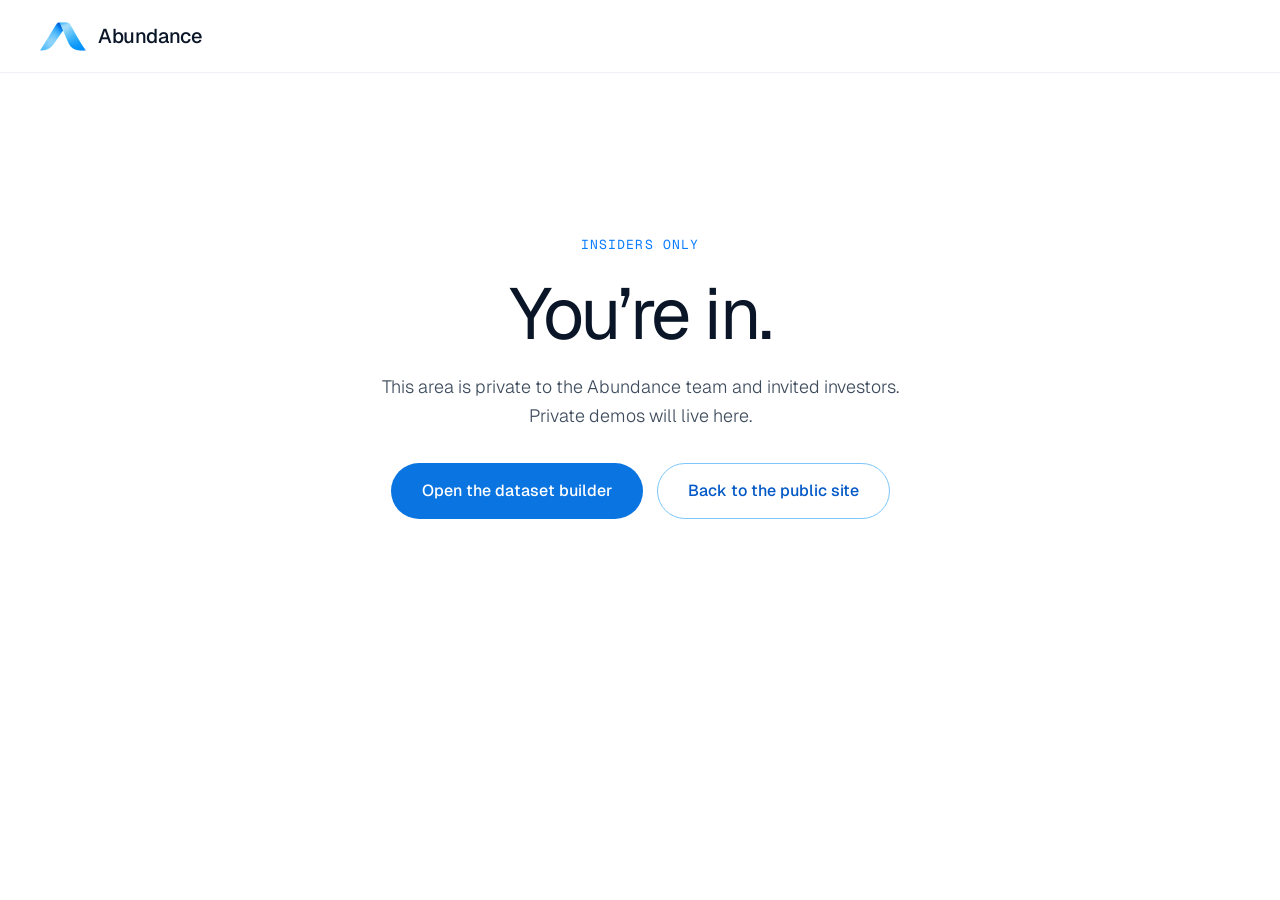
==== insiders/index.html @ 0d598599 "Add placeholder /insiders/ page (to be protected by Cloudflare Access) Co-Authored-By: Claude Opus 5" ====
<!doctype html>
<html lang="en">
<head>
<meta charset="utf-8">
<meta name="viewport" content="width=device-width, initial-scale=1">
<title>Insiders - Abundance</title>
<meta name="robots" content="noindex, nofollow">
<meta name="theme-color" content="#ffffff">
<link rel="icon" href="/favicon.ico" sizes="any">
<link rel="icon" type="image/png" sizes="48x48" href="/assets/favicon-48.png">
<link rel="apple-touch-icon" href="/assets/apple-touch-icon.png">
<link rel="preconnect" href="https://fonts.googleapis.com">
<link rel="preconnect" href="https://fonts.gstatic.com" crossorigin>
<link href="https://fonts.googleapis.com/css2?family=Geist:wght@300;400;500;600&amp;family=Geist+Mono:wght@400;500&amp;display=swap" rel="stylesheet">
<link rel="stylesheet" href="/css/styles.css">
</head>
<body>
<header class="site-header">
  <div class="header-inner">
    <a class="brand" href="/">
      <img src="/assets/logo-92.png" srcset="/assets/logo-92.png 2x, /assets/logo-138.png 3x" alt="" width="46" height="32">
      <span>Abundance</span>
    </a>
  </div>
</header>
<main id="main">
  <section class="soon section">
    <div class="eyebrow">Insiders only</div>
    <h1>You&rsquo;re in.</h1>
    <p>This area is private to the Abundance team and invited investors. Private demos will live here.</p>
    <div class="soon-actions">
      <a class="btn btn-primary btn-lg" href="/demo.html">Open the dataset builder</a>
      <a class="btn btn-outline btn-lg" href="/">Back to the public site</a>
    </div>
  </section>
</main>
</body>
</html>
---- css/styles.css ----
/* ==========================================================================
   Abundance — shared styles
   ========================================================================== */

:root {
  --ink: #0A1628;
  --ink-2: #3D4B5C;
  --muted: #5B6878;
  --faint: #8A96A6;
  --line: #EEF2F7;
  --line-2: #E6EDF5;
  --line-3: #CFDAE6;
  --tint: #F7FAFD;
  --tint-2: #F1F5FA;
  --blue: #0A74E0;
  --blue-hover: #0862C0;
  --blue-text: #0058C7;
  --blue-deep: #0047A3;
  --blue-soft: #EAF5FF;
  --blue-light: #7CC6FA;
  --error: #B42318;
  --gutter: clamp(20px, 7vw, 140px);
  --font: 'Geist', ui-sans-serif, system-ui, -apple-system, 'Segoe UI', sans-serif;
  --mono: 'Geist Mono', ui-monospace, SFMono-Regular, Menlo, monospace;
  --serif: 'Instrument Serif', Georgia, serif;
}

*, *::before, *::after { box-sizing: border-box; }
html { -webkit-text-size-adjust: 100%; scroll-behavior: smooth; }
body {
  margin: 0;
  background: #ffffff;
  font-family: var(--font);
  color: var(--ink);
  -webkit-font-smoothing: antialiased;
  line-height: 1.5;
}
img { max-width: 100%; display: block; }
a { color: var(--blue-text); text-decoration: none; }
a:hover { color: #003E8F; }
button { font: inherit; }
h1, h2, h3, p { margin: 0; }
[hidden] { display: none !important; }
.sr-only { position: absolute; width: 1px; height: 1px; padding: 0; margin: -1px; overflow: hidden; clip: rect(0 0 0 0); white-space: nowrap; border: 0; }
:focus-visible { outline: 2px solid var(--blue); outline-offset: 3px; }

.eyebrow { font-family: var(--mono); font-size: 13px; letter-spacing: 0.08em; text-transform: uppercase; color: #0A7CFF; }
.accent { color: #0A7CFF; }
.nowrap { white-space: nowrap; }
/* Hero "AI" dial: rolls A -> S on hover */
.ai-dial{display:inline-flex;vertical-align:top;cursor:default}
.ai-dial .dial{display:block;height:1.02em;width:.7em;overflow:hidden;transition:width .45s cubic-bezier(.2,.8,.2,1)}
.ai-dial .strip{display:flex;flex-direction:column;transition:transform .45s cubic-bezier(.3,1.4,.5,1)}
.ai-dial .strip span{display:block;height:1.02em;line-height:1.02;text-align:center}
.ai-dial .rest{display:block;line-height:1.02}
/* Mouse: roll while hovered. Touch: a tap adds .flip briefly (see site.js) */
@media (hover:hover){.ai-dial:hover .strip{transform:translateY(-1.02em)}.ai-dial:hover .dial{width:.62em}}
.ai-dial.flip .strip{transform:translateY(-1.02em)}
.ai-dial.flip .dial{width:.62em}
@media (prefers-reduced-motion:reduce){.ai-dial .strip,.ai-dial .dial{transition:none}}

/* ---------- Buttons ---------- */
.btn {
  display: inline-flex; align-items: center; justify-content: center; gap: 10px;
  min-height: 44px; padding: 12px 20px; border-radius: 999px;
  font-size: 15px; font-weight: 500; line-height: 1.2; cursor: pointer;
  border: 1px solid transparent; transition: background-color .15s ease, border-color .15s ease, color .15s ease;
  white-space: nowrap;
}
.btn-lg { min-height: 56px; padding: 16px 30px; font-size: 16px; }
.btn-primary { background: var(--blue); color: #ffffff; }
.btn-primary:hover { background: var(--blue-hover); color: #ffffff; }
.btn-outline { background: #ffffff; color: var(--blue-text); border-color: var(--blue-light); }
.btn-outline:hover { background: var(--blue-soft); color: var(--blue-text); }
.btn-ghost { background: #ffffff; color: var(--ink); border-color: var(--line-3); }
.btn-ghost:hover { background: var(--tint-2); color: var(--ink); }
.btn-block { width: 100%; }
.link-btn { background: none; border: none; padding: 0; font-weight: 500; color: var(--blue-text); cursor: pointer; }
.link-btn:hover { color: #003E8F; }

/* ---------- Header ---------- */
.site-header { position: sticky; top: 0; z-index: 50; background: rgba(255, 255, 255, 0.96); backdrop-filter: saturate(1.4) blur(10px); border-bottom: 1px solid var(--line); }
.header-inner { position: relative; display: flex; align-items: center; justify-content: space-between; gap: 24px; padding: 20px var(--gutter); }
.brand { display: flex; align-items: center; gap: 12px; color: var(--ink); }
.brand:hover { color: var(--ink); }
.brand img { width: 46px; height: auto; }
.brand span { font-size: 20px; font-weight: 500; letter-spacing: -0.02em; }

.main-nav { display: flex; align-items: center; gap: 12px; font-size: 15px; margin-left: clamp(16px, 2.8vw, 40px); margin-right: auto; }
.navlink {
  display: inline-flex; align-items: center; gap: 6px; min-height: 40px; padding: 8px 14px; border-radius: 999px;
  color: var(--ink-2); background: none; border: none; cursor: pointer; transition: background-color .15s ease, color .15s ease;
}
.navlink:hover, .navlink[aria-expanded="true"] { background: var(--tint-2); color: var(--ink); }

.header-actions { display: flex; align-items: center; gap: 12px; font-size: 15px; }
.icon-btn { width: 44px; height: 44px; padding: 0; justify-content: center; }

.search { display: none; align-items: center; gap: 10px; width: 300px; height: 44px; padding: 0 6px 0 16px; border: 1px solid var(--blue); border-radius: 999px; background: #ffffff; box-shadow: 0 0 0 3px var(--blue-soft); color: var(--ink-2); }
.search input { flex: 1; min-width: 0; border: none; outline: none; background: transparent; font: inherit; font-size: 15px; color: var(--ink); }
.search input::-webkit-search-cancel-button { display: none; }
.search .close { width: 32px; height: 32px; border-radius: 999px; border: none; background: none; color: var(--muted); display: inline-flex; align-items: center; justify-content: center; cursor: pointer; }
.search .close:hover { background: var(--tint-2); }
.header-actions.search-open .search { display: flex; transform-origin: right center; animation: searchin .12s ease; }
@keyframes searchin{from{opacity:0;transform:scale(.94)}to{opacity:1;transform:none}}
@media (prefers-reduced-motion: reduce) { .header-actions.search-open .search { animation: none; } }
.header-actions.search-open .search-toggle { display: none; }

.menu-toggle { display: none; }

.how-demo { display: flex; justify-content: center; margin-top: 64px; }

/* Coming soon page */
.soon { text-align: center; display: flex; flex-direction: column; align-items: center; gap: 22px; padding-top: clamp(96px, 18vh, 200px); padding-bottom: clamp(96px, 18vh, 200px); }
.soon h1 { font-size: clamp(40px, 6vw, 72px); line-height: 1.04; font-weight: 400; letter-spacing: -0.04em; max-width: 860px; text-wrap: balance; }
.soon p { font-size: clamp(16px, 1.4vw, 19px); line-height: 1.6; color: var(--ink-2); font-weight: 300; max-width: 560px; }
.soon-actions { display: flex; flex-wrap: wrap; justify-content: center; gap: 14px; margin-top: 10px; }

/* Products mega menu */
.mega {
  position: absolute; top: 100%; left: var(--mega-left, var(--gutter)); width: var(--mega-width, 900px); padding-top: 8px;
  z-index: 60;
  opacity: 0; visibility: hidden; transform: translateY(-6px); pointer-events: none;
  transition: opacity .12s ease, transform .12s ease, visibility 0s linear .12s;
}
.mega.open {
  opacity: 1; visibility: visible; transform: none; pointer-events: auto;
  transition: opacity .12s ease, transform .12s ease, visibility 0s;
}
.mega-panel { display: flex; max-height: calc(100vh - 100px); background: #ffffff; border: 1px solid var(--line-2); border-radius: 18px; box-shadow: 0 24px 60px rgba(10, 22, 40, 0.12); overflow: hidden; }
.mega-side { width: 240px; flex-shrink: 0; padding: 28px; overflow-y: auto; border-right: 1px solid var(--line); display: flex; flex-direction: column; }
.mega-label { font-size: 13px; color: var(--faint); }
.mega-cats { display: flex; flex-direction: column; gap: 12px; margin-top: 18px; }
.mega-cats a { font-size: 18px; letter-spacing: -0.02em; color: var(--ink); }
.mega-cats a:hover { color: var(--blue-text); }
.mega-main { flex: 1; min-width: 0; padding: 28px 32px; overflow-y: auto; display: flex; flex-direction: column; gap: 22px; }
.mega-group { display: flex; flex-direction: column; gap: 10px; }
.mega-grid { display: grid; grid-template-columns: repeat(auto-fill, minmax(170px, 1fr)); column-gap: 24px; row-gap: 12px; }
.product-link { display: flex; flex-direction: column; gap: 3px; color: var(--ink); }
.product-link:hover { color: var(--ink); }
.product-link:hover .pname { color: var(--blue-text); }
.pname { font-size: 16px; letter-spacing: -0.01em; transition: color .15s ease; }
.pname b { font-weight: 600; }
.pdesc { font-size: 13px; line-height: 1.45; color: var(--muted); }
/* Resources menu: two columns (Company, Support) */
.res-main { flex-direction: row; gap: 40px; }
.res-main .mega-group { flex: 1; min-width: 0; }
.res-list { display: flex; flex-direction: column; gap: 12px; margin-top: 6px; }
.res-list .pname { font-size: 17px; }

/* ---------- Layout helpers ---------- */
.section { padding-left: var(--gutter); padding-right: var(--gutter); }
.wrap { max-width: 1160px; margin: 0 auto; }

/* ---------- Homepage ---------- */
.hero { text-align: center; padding-top: clamp(64px, 16vh, 176px); padding-bottom: clamp(64px, 8vw, 120px); display: flex; flex-direction: column; align-items: center; }
.hero h1 { font-size: clamp(44px, min(6.2vw, 10vh), 88px); line-height: 1.02; font-weight: 400; letter-spacing: -0.045em; max-width: 1000px; }
.hero p { margin-top: clamp(20px, 3.5vh, 32px); font-size: clamp(17px, 1.5vw, 21px); line-height: 1.6; color: var(--ink-2); max-width: 680px; font-weight: 300; }
.hero-actions { display: flex; flex-wrap: wrap; justify-content: center; gap: 14px; margin-top: clamp(28px, 5vh, 44px); }
.btn-hero { min-height: 56px; padding: 16px 42px; font-size: 17px; }

.panel-outer { border: 1px solid var(--line-2); border-radius: 24px; background: var(--tint); padding: 14px; }
.panel { background: #ffffff; border: 1px solid var(--line-2); border-radius: 16px; display: grid; grid-template-columns: repeat(3, minmax(0, 1fr)); }
.panel-col { padding: 36px; display: flex; flex-direction: column; gap: 22px; }
.panel-col + .panel-col { border-left: 1px solid var(--line); }
.panel-step { font-family: var(--mono); font-size: 12px; letter-spacing: 0.08em; text-transform: uppercase; color: var(--muted); }
.kv { display: flex; flex-direction: column; gap: 6px; }
.kv .k { font-size: 13px; color: var(--muted); }
.kv .v { font-size: 16px; font-weight: 500; }
.tags { display: flex; flex-wrap: wrap; gap: 8px; }
.tag { font-size: 13px; padding: 6px 12px; border-radius: 999px; background: var(--blue-soft); color: var(--blue-deep); }
.tag-outline { background: none; border: 1px solid #E3EAF2; color: var(--ink-2); }
.session { display: flex; justify-content: space-between; align-items: center; gap: 12px; padding: 14px 0; }
.session + .session { border-top: 1px solid #F0F4F8; }
.session .t { font-size: 15px; font-weight: 500; }
.session .s { font-size: 13px; color: var(--muted); }
.status { font-size: 12px; padding: 5px 10px; border-radius: 999px; white-space: nowrap; }
.status-done { background: #E7F7EE; color: #11663A; }
.status-qa { background: var(--blue-soft); color: var(--blue-deep); }
.status-idle { background: #F2F4F7; color: #475467; }
.tree { font-family: var(--mono); font-size: 13px; line-height: 2.1; color: var(--ink-2); background: var(--tint); border: 1px solid var(--line); border-radius: 12px; padding: 18px 20px; }
.tree .root { color: var(--ink); }
.tree .l1 { padding-left: 18px; } .tree .l2 { padding-left: 36px; }

.statement { padding-top: clamp(80px, 10vw, 180px); padding-bottom: clamp(100px, 12vw, 200px); display: flex; justify-content: center; }
.statement p { max-width: 980px; text-align: center; font-size: clamp(28px, 3.1vw, 44px); line-height: 1.28; letter-spacing: -0.03em; }
.statement span { color: var(--faint); }

.section-head { display: flex; justify-content: space-between; align-items: flex-end; gap: 48px; flex-wrap: wrap; }
.section-head .left { display: flex; flex-direction: column; gap: 20px; max-width: 620px; }
.h2 { font-size: clamp(36px, 3.9vw, 56px); line-height: 1.06; letter-spacing: -0.04em; font-weight: 400; }
.lede { max-width: 400px; font-size: 18px; line-height: 1.6; color: var(--ink-2); font-weight: 300; }
.data-types { padding-bottom: clamp(100px, 12vw, 200px); display: flex; flex-direction: column; gap: 72px; }
.card-grid-2 { display: grid; grid-template-columns: repeat(2, minmax(0, 1fr)); gap: 24px; }
.card { border: 1px solid var(--line-2); border-radius: 20px; padding: 44px; display: flex; flex-direction: column; gap: 18px; }
.card h3 { margin-top: 12px; font-size: 26px; font-weight: 500; letter-spacing: -0.02em; }
.card p, .step p, .use p { font-size: 17px; line-height: 1.6; color: var(--ink-2); font-weight: 300; }

.how { background: var(--tint); padding-top: clamp(100px, 12vw, 180px); padding-bottom: clamp(100px, 12vw, 180px); }
.how .wrap { display: flex; flex-direction: column; gap: 88px; }
.how-head { display: flex; flex-direction: column; gap: 20px; align-items: center; text-align: center; }
.how-head .h2 { max-width: 760px; }
.steps { display: grid; grid-template-columns: repeat(3, minmax(0, 1fr)); gap: 64px; }
.step { display: flex; flex-direction: column; gap: 18px; border-top: 1px solid #CFDDEC; padding-top: 32px; }
.step .n { font-family: var(--mono); font-size: 14px; color: var(--blue-text); }
.step h3 { font-size: 26px; font-weight: 500; letter-spacing: -0.02em; }

.uses { padding-top: clamp(100px, 12vw, 200px); padding-bottom: clamp(100px, 12vw, 200px); }
.uses .wrap { display: flex; flex-direction: column; gap: 72px; }
.uses-head { display: flex; flex-direction: column; gap: 20px; max-width: 640px; }
.use { display: grid; grid-template-columns: repeat(2, minmax(0, 1fr)); gap: 64px; padding: 36px 0; border-top: 1px solid var(--line-2); }
.use:last-child { border-bottom: 1px solid var(--line-2); }
.use h3 { font-size: 28px; font-weight: 400; letter-spacing: -0.02em; }

.trust { padding-bottom: clamp(100px, 12vw, 200px); }
.trust .wrap { display: grid; grid-template-columns: repeat(3, minmax(0, 1fr)); gap: 24px; }
.trust-card { background: var(--tint); border-radius: 20px; padding: 44px; display: flex; flex-direction: column; gap: 16px; }
.trust-card h3 { font-size: 22px; font-weight: 500; letter-spacing: -0.02em; }
.trust-card p { font-size: 16px; line-height: 1.6; color: var(--ink-2); font-weight: 300; }

.cta-wrap { padding-bottom: clamp(100px, 12vw, 200px); }
.cta { background: var(--ink); border-radius: 28px; padding: clamp(56px, 8vw, 120px) clamp(28px, 6.6vw, 96px); display: flex; justify-content: space-between; align-items: center; gap: 64px; flex-wrap: wrap; }
.cta .text { display: flex; flex-direction: column; gap: 24px; max-width: 640px; }
.cta h2 { font-size: clamp(38px, 4.2vw, 60px); line-height: 1.04; letter-spacing: -0.04em; font-weight: 400; color: #ffffff; }
.cta h2 em { font-family: var(--serif); font-style: italic; color: #8FD3FB; }
.cta p { font-size: 19px; line-height: 1.6; color: #B7C3D3; font-weight: 300; }
.cta .actions { display: flex; flex-direction: column; gap: 14px; min-width: 260px; }
.btn-on-dark { color: #ffffff; border-color: #5BB8F7; }
.btn-on-dark:hover { background: rgba(255, 255, 255, 0.08); color: #ffffff; }

/* ---------- Footer ---------- */
.site-footer { background: #F7F9FC; border-top: 1px solid var(--line); padding-top: 48px; padding-bottom: 40px; }
.site-footer .wrap { display: flex; flex-direction: column; gap: 48px; }
.footer-top { display: flex; justify-content: space-between; gap: 40px 80px; flex-wrap: wrap; }
.footer-col { display: flex; flex-direction: column; gap: 18px; min-width: 160px; }
.footer-col .h { color: var(--ink); font-size: 18px; font-weight: 500; }
.footer-col p { margin: 0; font-size: 16px; color: var(--muted); }
.footer-col a { color: var(--muted); }
.footer-col a:hover { color: var(--ink); }
.footer-social { display: flex; align-items: center; gap: 24px; }
.footer-social a { display: inline-flex; color: #4A5568; }
.footer-social a:hover { color: var(--blue); }
.footer-bottom { border-top: 1px solid var(--line); padding-top: 40px; text-align: center; font-size: 14px; color: var(--muted); }

/* ---------- Jobs page ---------- */
.jobs-top { padding-top: 56px; }
.crumbs { display: flex; align-items: center; gap: 14px; font-family: var(--mono); font-size: 14px; letter-spacing: 0.14em; text-transform: uppercase; }
.crumbs a { color: var(--ink); }
.crumbs .sep { color: var(--faint); }
.jobs-title { margin-top: 40px; min-height: 1em; font-size: clamp(36px, 4.5vw, 64px); line-height: 1; font-weight: 600; letter-spacing: -0.045em; }
.tabs { display: flex; align-items: flex-end; gap: clamp(24px, 3.3vw, 48px); margin-top: 56px; border-bottom: 1px solid var(--line); overflow-x: auto; scrollbar-width: none; }
.tabs::-webkit-scrollbar { display: none; }
.tab { flex-shrink: 0; background: none; border: none; border-bottom: 2px solid transparent; margin-bottom: -1px; padding: 0 0 14px; font-size: 17px; color: var(--muted); cursor: pointer; white-space: nowrap; }
.tab:hover { color: var(--ink); }
.tab[aria-selected="true"] { color: var(--ink); border-bottom-color: var(--ink); }
.toolbar { display: flex; justify-content: space-between; align-items: center; gap: 16px; margin-top: 40px; }
.filter-toggle { display: inline-flex; align-items: center; gap: 12px; min-height: 52px; padding: 14px 24px; border: 1.5px solid var(--ink); border-radius: 999px; background: #ffffff; font-size: 16px; font-weight: 500; color: var(--ink); cursor: pointer; }
.filter-toggle:hover { background: var(--tint-2); }
.results { font-family: var(--mono); font-size: 15px; letter-spacing: 0.1em; text-transform: uppercase; }

.listing { display: flex; gap: 48px; align-items: flex-start; padding-top: 40px; padding-bottom: 160px; }
.filters { width: 260px; flex-shrink: 0; height: 880px; overflow-y: auto; padding-right: 32px; border-right: 1px solid var(--line); display: flex; flex-direction: column; gap: 44px; }
.filters > * { flex-shrink: 0; }
.listing.filters-hidden .filters { display: none; }
.fgroup { display: flex; flex-direction: column; gap: 16px; border: none; margin: 0; padding: 0; min-width: 0; }
.fgroup legend, .fgroup .ftitle { padding: 0; margin-bottom: 16px; font-size: 20px; font-weight: 500; letter-spacing: -0.01em; }
.fgroup .ftitle { margin-bottom: 0; }
.opt { display: flex; align-items: center; gap: 12px; font-size: 16px; color: var(--ink); cursor: pointer; }
.opt input { width: 18px; height: 18px; margin: 0; accent-color: var(--blue); cursor: pointer; flex-shrink: 0; }
.opt .label { flex: 1; }
.opt .count { font-size: 14px; color: var(--faint); }
.chips { display: flex; flex-wrap: wrap; gap: 10px; }
.chip-x { display: inline-flex; align-items: center; gap: 10px; padding: 9px 16px; border: 1px solid #DCE4EE; border-radius: 999px; background: #ffffff; font-size: 15px; color: var(--ink); cursor: pointer; }
.chip-x:hover { border-color: var(--ink-2); }
.clear-all { align-self: flex-start; background: none; border: none; border-bottom: 1.5px solid var(--ink); padding: 0 0 4px; font-family: var(--mono); font-size: 13px; letter-spacing: 0.12em; text-transform: uppercase; color: var(--ink); cursor: pointer; }

.jobs-main { flex: 1; min-width: 0; }
.job-grid { display: grid; grid-template-columns: repeat(3, minmax(0, 1fr)); gap: 24px; }
.job {
  position: relative; display: flex; flex-direction: column; gap: 8px; min-height: 210px; padding: 24px;
  border: 1px solid var(--line-2); border-radius: 16px; cursor: pointer; transition: border-color .15s ease, box-shadow .15s ease;
}
.job:hover, .job:focus-within { border-color: var(--blue); box-shadow: 0 0 0 1px var(--blue); }
.job .cover { position: absolute; inset: 0; border-radius: 16px; z-index: 1; }
.job .top { display: flex; justify-content: space-between; align-items: center; gap: 12px; }
.job .product { font-size: 13px; color: var(--faint); }
.job .save { position: relative; z-index: 2; width: 36px; height: 36px; margin: -7px -7px -7px 0; border: none; background: none; border-radius: 999px; display: inline-flex; align-items: center; justify-content: center; cursor: pointer; color: var(--ink); }
.job .save:hover { background: var(--tint-2); }
.job .save[aria-pressed="true"] svg { fill: var(--blue); stroke: var(--blue); }
@keyframes heartpop{0%{transform:scale(1)}30%{transform:scale(.78)}65%{transform:scale(1.08)}100%{transform:scale(1)}}
.job .save.pop svg { animation: heartpop .38s ease-out; }
@media (prefers-reduced-motion: reduce) { .job .save.pop svg { animation: none; } }
.job .title { font-size: 18px; font-weight: 500; letter-spacing: -0.01em; }
.job .meta { font-size: 15px; color: var(--muted); }
.job .bottom { margin-top: auto; display: flex; justify-content: space-between; align-items: center; gap: 12px; }
.job .pay { font-size: 16px; font-weight: 500; }
.job .action { display: inline-flex; align-items: center; gap: 6px; font-size: 15px; font-weight: 500; color: var(--ink); transition: color .15s ease; }
.job .action svg { opacity: 0; transform: translate(-4px, 4px); transition: opacity .15s ease, transform .15s ease; }
.job:hover .action, .job:focus-within .action { color: var(--blue); }
.job:hover .action svg, .job:focus-within .action svg { opacity: 1; transform: none; }

.empty { padding: 120px 0; display: flex; flex-direction: column; align-items: center; gap: 16px; text-align: center; }
.empty h2 { font-size: 24px; font-weight: 500; }
.pager { display: flex; justify-content: center; align-items: center; gap: 32px; margin-top: 56px; }
.pager button { display: inline-flex; align-items: center; gap: 8px; min-height: 44px; padding: 12px 20px; border: 1px solid #DCE4EE; border-radius: 999px; background: #ffffff; font-size: 16px; color: var(--ink); cursor: pointer; }
.pager button:hover:not(:disabled) { background: var(--tint-2); }
.pager button:disabled { color: #B8C4D2; cursor: default; }
.pager .label { font-family: var(--mono); font-size: 14px; letter-spacing: 0.1em; text-transform: uppercase; color: var(--ink-2); }

.join { padding-bottom: 160px; }
.join .box { background: var(--tint); border: 1px solid var(--line-2); border-radius: 24px; padding: clamp(40px, 5vw, 72px) clamp(28px, 5.5vw, 80px); display: flex; justify-content: space-between; align-items: center; gap: 40px; flex-wrap: wrap; }
.join .text { display: flex; flex-direction: column; gap: 14px; max-width: 620px; }
.join h2 { font-size: clamp(30px, 2.8vw, 40px); line-height: 1.1; font-weight: 400; letter-spacing: -0.03em; }
.join p { font-size: 18px; line-height: 1.6; color: var(--ink-2); font-weight: 300; }

/* ---------- Auth pages (sign up / log in) ---------- */
.auth { min-height: 100vh; display: flex; }
.auth-side { width: 480px; flex-shrink: 0; padding: 48px 56px; background: var(--tint); border-right: 1px solid var(--line); display: flex; flex-direction: column; }
.auth-side h1 { margin-top: 120px; font-size: 44px; line-height: 1.08; font-weight: 500; letter-spacing: -0.035em; }
.auth-side .intro { margin-top: 18px; font-size: 17px; line-height: 1.6; color: var(--ink-2); font-weight: 300; }
.auth-side .switch { margin-top: auto; padding-top: 48px; font-size: 15px; color: var(--muted); }
.auth-side .switch a { font-weight: 500; }
.progress { list-style: none; margin: 64px 0 0; padding: 0; display: flex; flex-direction: column; gap: 6px; }
.progress li { display: flex; align-items: center; gap: 16px; padding: 12px 0; font-size: 16px; color: var(--faint); }
.progress .dot { width: 32px; height: 32px; border-radius: 999px; border: 1.5px solid var(--line-3); background: #ffffff; display: flex; align-items: center; justify-content: center; font-size: 14px; font-weight: 500; color: var(--faint); flex-shrink: 0; }
.progress li.active { color: var(--ink); font-weight: 500; }
.progress li.active .dot { border-color: var(--blue); color: var(--blue); }
.progress li.done { color: var(--ink); }
.progress li.done .dot { background: var(--blue); border-color: var(--blue); color: #ffffff; }
.progress li .check { display: none; }
.progress li.done .num { display: none; }
.progress li.done .check { display: block; }

.auth-main { flex: 1; min-width: 0; padding: 48px clamp(20px, 8vw, 120px); display: flex; flex-direction: column; }
.auth-bar { display: flex; justify-content: space-between; align-items: center; min-height: 46px; }
.back { display: inline-flex; align-items: center; gap: 8px; background: none; border: none; padding: 0; font-size: 15px; color: var(--ink-2); cursor: pointer; }
.back:hover { color: var(--ink); }
.step-count { font-family: var(--mono); font-size: 13px; letter-spacing: 0.12em; text-transform: uppercase; color: var(--muted); }
.auth-form { width: 100%; max-width: 560px; margin: 72px auto 0; }
.screen { display: flex; flex-direction: column; gap: 28px; }
.screen[hidden] { display: none; }
.screen-head { display: flex; flex-direction: column; gap: 10px; }
.screen-head h2 { font-size: 34px; font-weight: 500; letter-spacing: -0.03em; line-height: 1.15; }
.screen-head p { font-size: 16px; line-height: 1.6; color: var(--muted); }
.fields { display: flex; flex-direction: column; gap: 20px; }
.field-wrap { display: flex; flex-direction: column; gap: 8px; }
.field-label { font-size: 15px; font-weight: 500; }
.field-label .opt-note, .pick-group legend .opt-note { font-weight: 400; color: var(--faint); }
.hint { font-size: 14px; color: var(--muted); }
.field {
  width: 100%; height: 52px; padding: 0 16px; border: 1px solid var(--line-3); border-radius: 12px;
  font: inherit; font-size: 16px; color: var(--ink); background: #ffffff; outline: none; transition: border-color .15s ease, box-shadow .15s ease;
}
.field:focus { border-color: var(--blue); box-shadow: 0 0 0 3px var(--blue-soft); }
textarea.field { height: 120px; padding: 14px 16px; resize: vertical; }
.code-field { font-family: var(--mono); font-size: 22px; letter-spacing: 0.5em; }
.select-wrap { position: relative; }
.select-wrap select { appearance: none; -webkit-appearance: none; padding-right: 44px; cursor: pointer; }
.select-wrap select:invalid { color: var(--faint); }
.select-wrap select option { color: var(--ink); }
.select-wrap svg { position: absolute; right: 16px; top: 18px; pointer-events: none; }
.or { display: flex; align-items: center; gap: 16px; font-size: 14px; color: var(--faint); }
.or::before, .or::after { content: ""; flex: 1; height: 1px; background: var(--line-2); }
.choices { display: flex; flex-direction: column; gap: 16px; }
.choice { display: flex; align-items: flex-start; gap: 18px; width: 100%; padding: 24px; border: 1.5px solid var(--line-2); border-radius: 16px; background: #ffffff; text-align: left; cursor: pointer; transition: border-color .15s ease, background-color .15s ease; }
.choice:hover { border-color: var(--blue); }
.choice input { width: 20px; height: 20px; margin: 2px 0 0; accent-color: var(--blue); flex-shrink: 0; cursor: pointer; }
.choice:has(input:checked) { border-color: var(--blue); background: #F5FAFF; }
.choice .ct { display: block; font-size: 18px; font-weight: 500; }
.choice .cd { display: block; margin-top: 6px; font-size: 15px; line-height: 1.5; color: var(--muted); }
.pick-group { display: flex; flex-direction: column; gap: 12px; border: none; margin: 0; padding: 0; min-width: 0; }
.pick-group legend { padding: 0; margin-bottom: 12px; font-size: 15px; font-weight: 500; }
.pick { position: relative; display: inline-flex; }
.pick input { position: absolute; opacity: 0; inset: 0; margin: 0; cursor: pointer; }
.pick span { display: inline-flex; align-items: center; height: 40px; padding: 0 16px; border-radius: 999px; border: 1px solid var(--line-3); background: #ffffff; font-size: 15px; color: var(--ink-2); transition: background-color .15s ease, border-color .15s ease, color .15s ease; }
.pick input:checked + span { background: var(--blue-soft); border-color: var(--blue); color: var(--blue-deep); }
.pick input:focus-visible + span { outline: 2px solid var(--blue); outline-offset: 2px; }
.pick:hover span { border-color: var(--blue); }
.check-row { display: flex; align-items: center; gap: 10px; font-size: 15px; color: var(--ink-2); cursor: pointer; }
.check-row input { width: 18px; height: 18px; margin: 0; accent-color: var(--blue); }
.label-row { display: flex; justify-content: space-between; align-items: baseline; gap: 12px; }
.form-foot { display: flex; flex-direction: column; gap: 16px; margin-top: 40px; }
.form-error { font-size: 15px; color: var(--error); min-height: 0; }
.form-error:empty { display: none; }
.legal { font-size: 13px; line-height: 1.5; color: var(--muted); text-align: center; }
.done-screen { align-items: flex-start; gap: 24px; }
.done-icon { width: 64px; height: 64px; border-radius: 999px; background: var(--blue-soft); display: flex; align-items: center; justify-content: center; }
.done-screen h2 { font-size: 40px; line-height: 1.1; font-weight: 500; letter-spacing: -0.03em; }
.done-screen p { font-size: 17px; line-height: 1.6; color: var(--ink-2); font-weight: 300; }
.done-screen .strong { color: var(--ink); font-weight: 500; }
.done-actions { display: flex; flex-wrap: wrap; gap: 12px; margin-top: 8px; }

/* ---------- Responsive ---------- */
@media (max-width: 1320px) {
  .header-inner { padding-left: 40px; padding-right: 40px; }
}

@media (max-width: 1180px) {
  .main-nav { gap: 4px; }
  .mega-side { width: 220px; padding: 24px; }
  .mega-main { padding: 24px 28px; }
  .job-grid { grid-template-columns: repeat(2, minmax(0, 1fr)); }
}

@media (max-width: 1199px) {
  .header-inner { flex-wrap: wrap; }
  .menu-toggle { display: inline-flex; order: 1; }
  .main-nav { order: 2; }
  .mega { order: 3; }
  .header-actions { order: 4; }
  .main-nav, .header-actions { display: none; width: 100%; }
  /* Open menu can be taller than the screen: let the header scroll on its own */
  .site-header.nav-open { max-height: 100vh; max-height: 100dvh; overflow-y: auto; overscroll-behavior: contain; -webkit-overflow-scrolling: touch; }
  .site-header.nav-open .main-nav { display: flex; flex-direction: column; align-items: stretch; gap: 4px; padding-top: 8px; margin: 0; }
  .site-header.nav-open .header-actions { display: flex; flex-wrap: wrap; order: 4; padding-bottom: 8px; }
  .site-header.nav-open .main-nav .navlink { justify-content: space-between; border-radius: 12px; font-size: 17px; }
  .header-actions .search { width: 100%; }
  .header-actions.search-open { flex-direction: column; align-items: stretch; }
  .header-actions .btn:not(.icon-btn) { flex: 1; }
  .mega { position: static; padding: 0 0 8px; width: 100% !important; }
  .site-header.nav-open .mega.open { display: block; }
  .mega:not(.open) { display: none; }
  .site-header:not(.nav-open) .mega { display: none; }
  .mega-panel { flex-direction: column; box-shadow: none; max-height: none; }
  .mega-side { width: auto; border-right: none; border-bottom: 1px solid var(--line); padding: 24px; }
  .mega-cats { margin-top: 16px; gap: 12px; }
  .mega-cats a { font-size: 18px; }
  .mega-main { padding: 24px; gap: 28px; }
  .mega-grid { grid-template-columns: repeat(2, minmax(0, 1fr)); }
  .res-main { flex-direction: column; gap: 28px; }

  .panel { grid-template-columns: 1fr; }
  .panel-col + .panel-col { border-left: none; border-top: 1px solid var(--line); }
  .card-grid-2, .steps, .trust .wrap { grid-template-columns: 1fr; }
  .steps { gap: 40px; }
  .use { grid-template-columns: 1fr; gap: 16px; }
  .cta .actions { min-width: 0; width: 100%; }

  .listing { flex-direction: column; gap: 32px; }
  .filters { width: 100%; height: auto; max-height: none; overflow: visible; padding-right: 0; border-right: none; border-bottom: 1px solid var(--line); padding-bottom: 32px; display: grid; grid-template-columns: repeat(2, minmax(0, 1fr)); gap: 32px; }
  .filters .applied { grid-column: 1 / -1; }
  .listing.filters-hidden .filters { display: none; }

  .auth { flex-direction: column; }
  .auth-side { width: auto; border-right: none; border-bottom: 1px solid var(--line); padding: 24px clamp(20px, 8vw, 120px); }
  .auth-side h1, .auth-side .intro, .auth-side .switch { display: none; }
  .progress { flex-direction: row; gap: 8px; margin-top: 20px; }
  .progress li { padding: 0; }
  .progress li .text { display: none; }
  .progress li + li::before { content: ""; width: 24px; height: 1.5px; background: var(--line-3); }
  .auth-main { padding-top: 24px; }
  .auth-form { margin-top: 32px; }
  .mobile-switch { display: block !important; margin-top: 32px; text-align: center; font-size: 15px; color: var(--muted); }
}

@media (max-width: 640px) {
  .brand img { width: 38px; }
  .brand span { font-size: 19px; }
  .hero-actions .btn { width: 100%; max-width: 340px; }
  .panel-col { padding: 24px; }
  .card, .trust-card { padding: 28px; }
  .mega-grid { grid-template-columns: 1fr; }
  .job-grid { grid-template-columns: 1fr; }
  .job { min-height: 190px; }
  .filters { grid-template-columns: 1fr; }
  .toolbar { flex-wrap: wrap; }
  .pager { gap: 12px; }
  .pager .label { font-size: 12px; }
  .screen-head h2 { font-size: 28px; }
  .done-screen h2 { font-size: 32px; }
}

.mobile-switch { display: none; }

@media (prefers-reduced-motion: reduce) {
  *, *::before, *::after { transition: none !important; scroll-behavior: auto !important; }
}
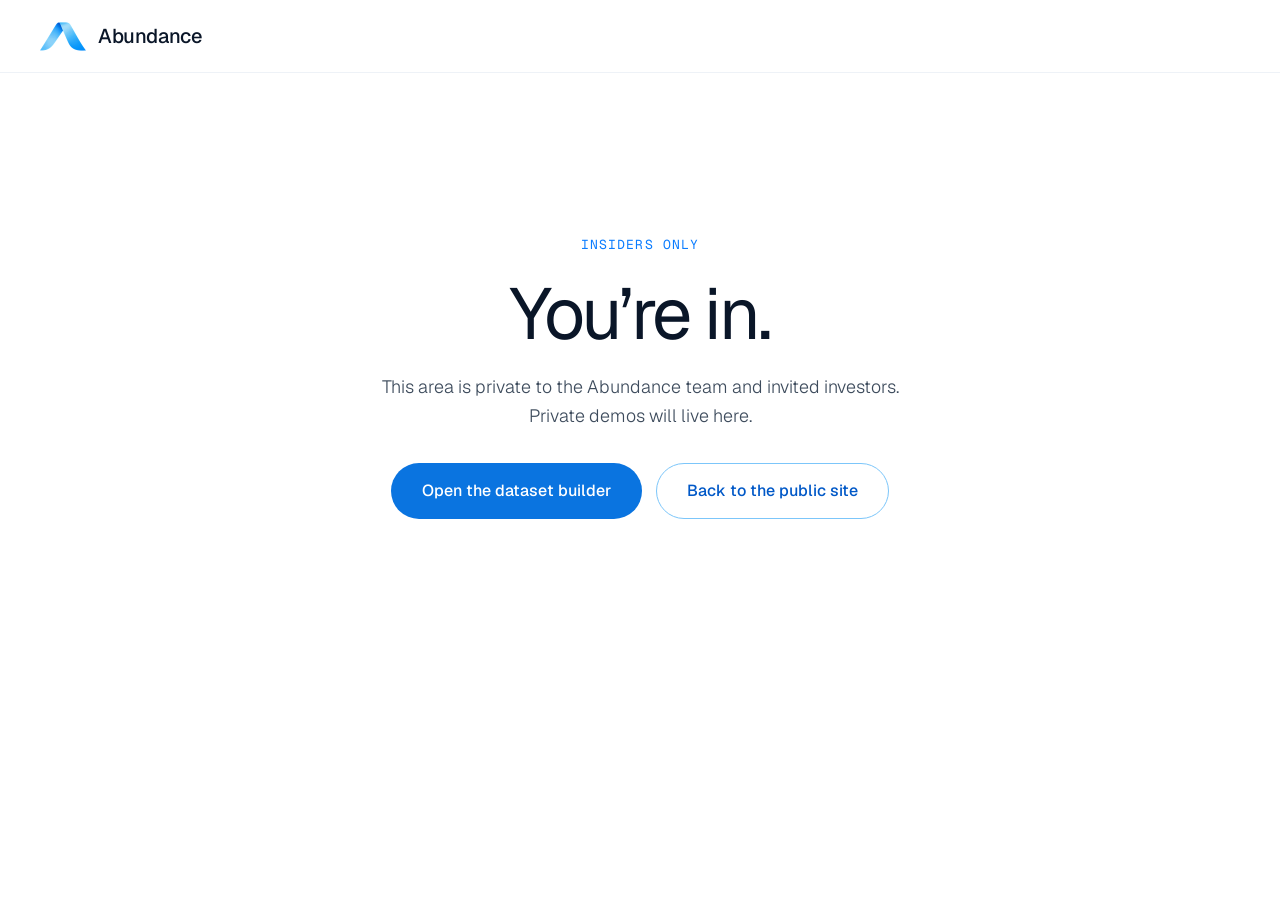
==== commit f0e9a291: "Clean up: remove hidden sections and options, serve fonts locally, add caching - Demo: remove the hi" ====
--- a/insiders/index.html
+++ b/insiders/index.html
@@ -9,9 +9,7 @@
 <link rel="icon" href="/favicon.ico" sizes="any">
 <link rel="icon" type="image/png" sizes="48x48" href="/assets/favicon-48.png">
 <link rel="apple-touch-icon" href="/assets/apple-touch-icon.png">
-<link rel="preconnect" href="https://fonts.googleapis.com">
-<link rel="preconnect" href="https://fonts.gstatic.com" crossorigin>
-<link href="https://fonts.googleapis.com/css2?family=Geist:wght@300;400;500;600&amp;family=Geist+Mono:wght@400;500&amp;display=swap" rel="stylesheet">
+<link rel="preload" href="/fonts/geist.woff2" as="font" type="font/woff2" crossorigin>
 <link rel="stylesheet" href="/css/styles.css">
 </head>
 <body>
--- a/css/styles.css
+++ b/css/styles.css
@@ -1,6 +1,11 @@
 /* ==========================================================================
    Abundance — shared styles
    ========================================================================== */
+
+/* Fonts are served from this site (faster than loading them from Google). Both are open-source (SIL Open Font License); see /fonts */
+@font-face { font-family: 'Geist'; src: url('/fonts/geist.woff2') format('woff2'); font-weight: 100 900; font-style: normal; font-display: swap; }
+@font-face { font-family: 'Geist Mono'; src: url('/fonts/geist-mono.woff2') format('woff2'); font-weight: 100 900; font-style: normal; font-display: swap; }
+@font-face { font-family: 'Instrument Serif'; src: url('/fonts/instrument-serif-italic.woff2') format('woff2'); font-weight: 400; font-style: italic; font-display: swap; }
 
 :root {
   --ink: #0A1628;
@@ -254,6 +259,9 @@
 .tab:hover { color: var(--ink); }
 .tab[aria-selected="true"] { color: var(--ink); border-bottom-color: var(--ink); }
 .toolbar { display: flex; justify-content: space-between; align-items: center; gap: 16px; margin-top: 40px; }
+.toolbar-left { display: flex; align-items: center; gap: 24px; flex-wrap: wrap; }
+.choose-link { display: inline-flex; align-items: center; gap: 8px; font-size: 16px; font-weight: 500; color: var(--blue-text); }
+.choose-link:hover { color: var(--blue-deep); text-decoration: underline; text-underline-offset: 3px; }
 .filter-toggle { display: inline-flex; align-items: center; gap: 12px; min-height: 52px; padding: 14px 24px; border: 1.5px solid var(--ink); border-radius: 999px; background: #ffffff; font-size: 16px; font-weight: 500; color: var(--ink); cursor: pointer; }
 .filter-toggle:hover { background: var(--tint-2); }
 .results { font-family: var(--mono); font-size: 15px; letter-spacing: 0.1em; text-transform: uppercase; }
@@ -475,3 +483,15 @@
 @media (prefers-reduced-motion: reduce) {
   *, *::before, *::after { transition: none !important; scroll-behavior: auto !important; }
 }
+
+/* Job cards: hide Apply/Reserve until the card is hovered (devices with a mouse only; touch screens always show it) */
+@media (hover: hover) {
+  .job .action { opacity: 0; transition: opacity .15s ease, color .15s ease; }
+  .job:hover .action, .job:focus-within .action { opacity: 1; }
+}
+
+/* Pay disclaimer above the footer (Jobs and Tasks) */
+.pay-note { padding-top: 0; }
+.pay-note p { font-size: 13px; line-height: 1.5; color: var(--muted); }
+.join:has(+ .pay-note), .tasks:has(+ .pay-note) { padding-bottom: 40px; }
+.pay-note { padding-bottom: clamp(80px, 12vh, 140px); }
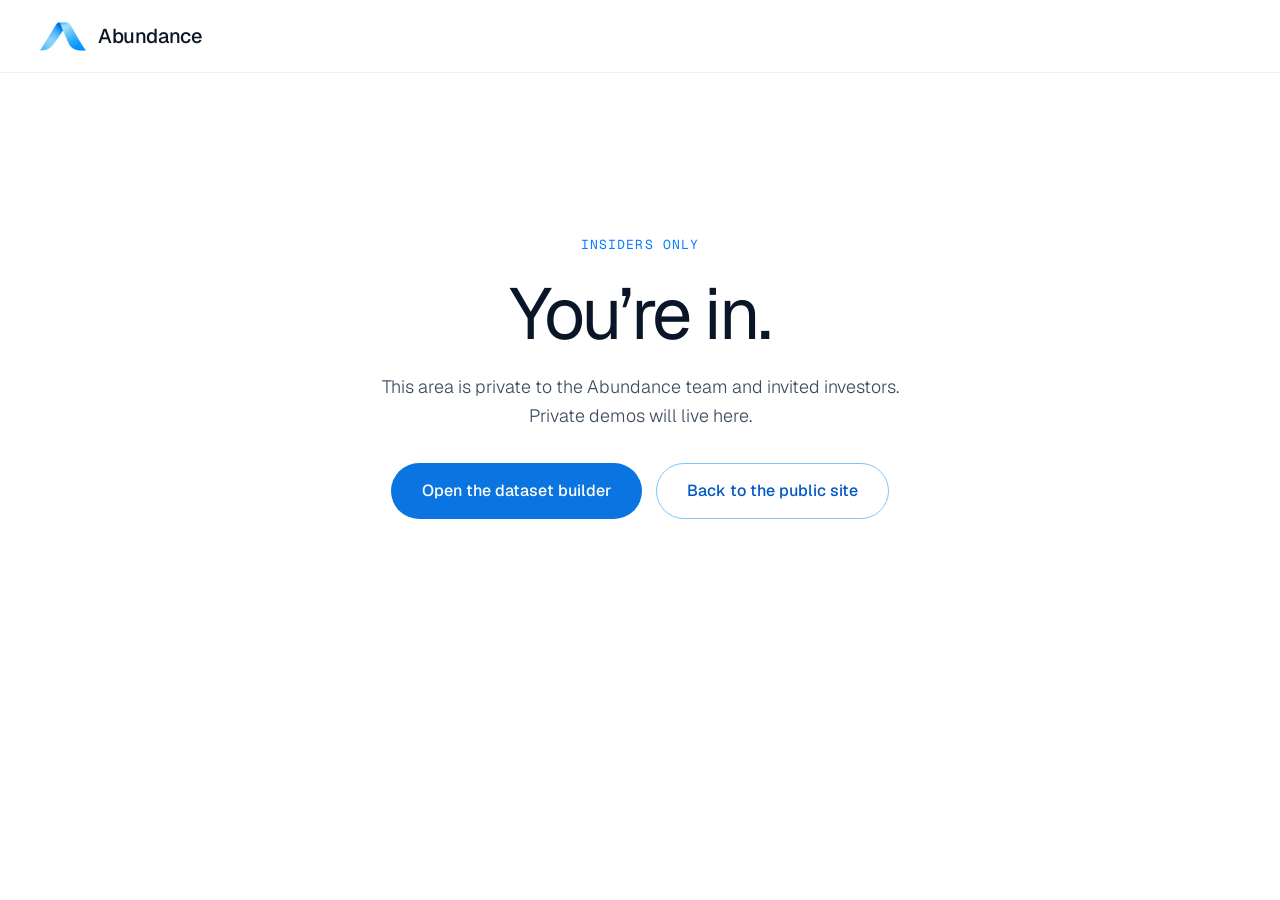
==== commit 3cb3c6f3: "Speed: smaller fonts, WebP logo, year-long caching for assets - Geist Mono limited to weights 400-50" ====
--- a/insiders/index.html
+++ b/insiders/index.html
@@ -16,7 +16,7 @@
 <header class="site-header">
   <div class="header-inner">
     <a class="brand" href="/">
-      <img src="/assets/logo-92.png" srcset="/assets/logo-92.png 2x, /assets/logo-138.png 3x" alt="" width="46" height="32">
+      <img src="/assets/logo-92.webp" srcset="/assets/logo-92.webp 2x, /assets/logo-138.webp 3x" alt="" width="46" height="32">
       <span>Abundance</span>
     </a>
   </div>
